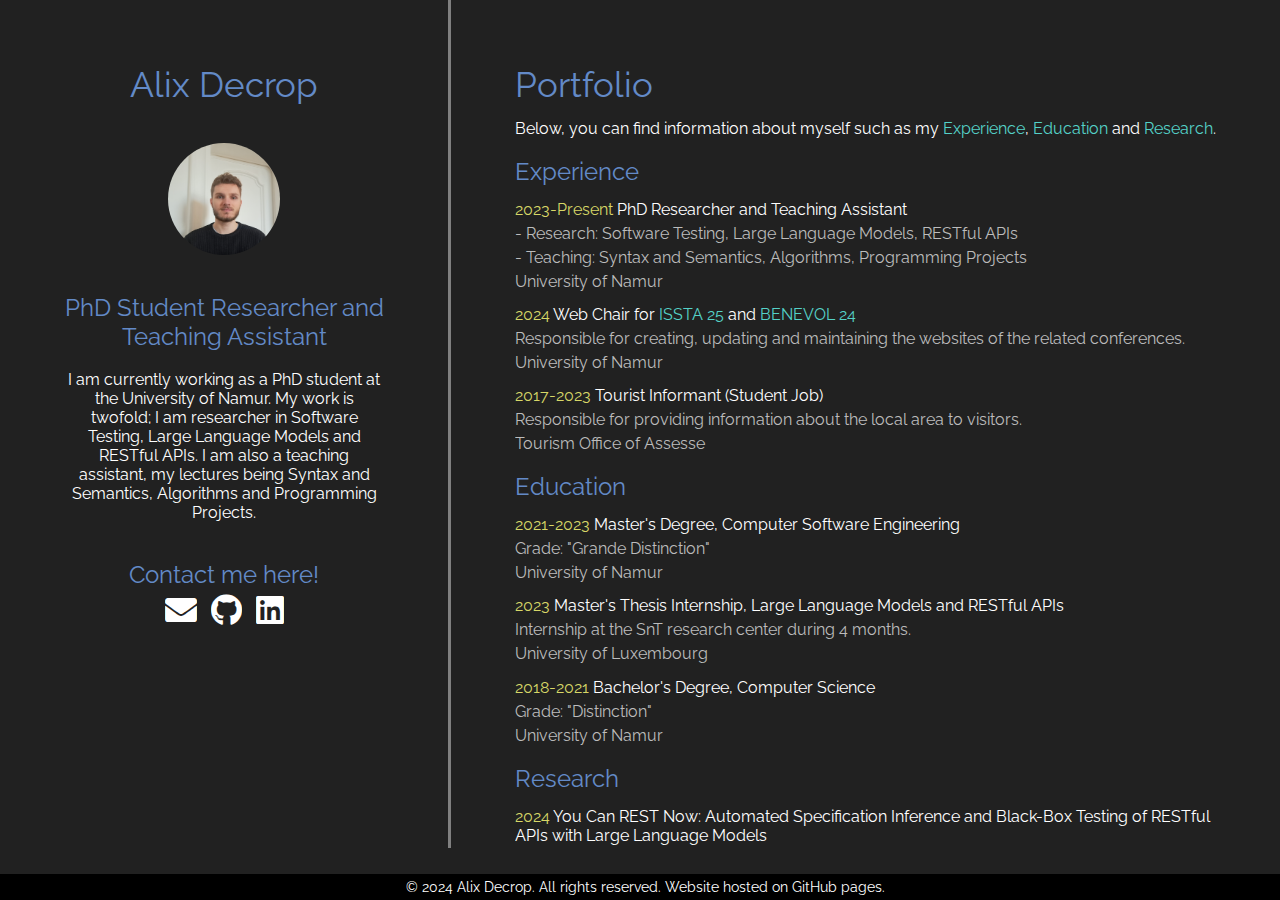
==== index.html @ c1c6a184 "fix" ====
<!DOCTYPE html>
<html>
<head>
    <link rel="preconnect" href="https://fonts.googleapis.com">
    <link rel="preconnect" href="https://fonts.gstatic.com" crossorigin>
    <link href="https://fonts.googleapis.com/css2?family=Raleway:ital,wght@0,100..900;1,100..900&display=swap" rel="stylesheet">
    <link rel="stylesheet" href="https://cdnjs.cloudflare.com/ajax/libs/font-awesome/5.15.4/css/all.min.css">
    <link rel="stylesheet" href="css/styles.css">
    <title>Alix Decrop - Personal Website</title>
</head>
<body>
    <div class="container">
        <div class="div-left">
            <h1 class="title-main title-color">Alix Decrop</h1>
            <br><br>
            <img class="img-profile" src="img/profilepic.jpg" alt="Avatar">
            <br><br>
            <h2 class="title-color">PhD Student Researcher and Teaching Assistant</h2>
            <br>
            <p>I am currently working as a PhD student at the University of Namur. My work is twofold; I am researcher in Software Testing, Large Language Models and RESTful APIs. I am also a teaching assistant, my lectures being Syntax and Semantics, Algorithms and Programming Projects.</p>
            <br><br>
            <h2 class="title-color">Contact me here!</h2>
            <a class="a-icon" href="mailto:alix.decrop@unamur.be" target="_blank">
                <i class="fas fa-envelope fa-2x"></i>
            </a>
            <a class="a-icon" href="https://github.com/alixdecr" target="_blank">
                <i class="fab fa-github fa-2x"></i>
            </a>
            <a class="a-icon" href="https://www.linkedin.com/in/alix-decrop" target="_blank">
                <i class="fab fa-linkedin fa-2x"></i>
            </a>
        </div>
        <div class="div-right">
            <h1 class="title-main title-color">Portfolio</h1>
            <p class="p-section">Below, you can find information about myself such as my <a class="a-link" href="#h2-experience">Experience</a>, <a class="a-link" href="#h2-education">Education</a> and <a class="a-link" href="#h2-research">Research</a>.</p>
            <br>
            <h2 id="h2-experience" class="title-color">Experience</h2>
            <p class="p-section"><span class="span-date">2023-Present</span> PhD Researcher and Teaching Assistant</p>
            <p class="p-subsection">- Research: Software Testing, Large Language Models, RESTful APIs</p>
            <p class="p-subsection">- Teaching: Syntax and Semantics, Algorithms, Programming Projects</p>
            <p class="p-subsection">University of Namur</p>
            <p class="p-section"><span class="span-date">2024</span> Web Chair for <a class="a-link" href="https://conf.researchr.org/home/issta-2025" target="_blank">ISSTA 25</a> and <a class="a-link" href="https://benevol2024.github.io" target="_blank">BENEVOL 24</a></p>
            <p class="p-subsection">Responsible for creating, updating and maintaining the websites of the related conferences.</p>
            <p class="p-subsection">University of Namur</p>
            <p class="p-section"><span class="span-date">2017-2023</span> Tourist Informant (Student Job)</p>
            <p class="p-subsection">Responsible for providing information about the local area to visitors.</p>
            <p class="p-subsection">Tourism Office of Assesse</p>
            <br>
            <h2 id="h2-education" class="title-color">Education</h2>
            <p class="p-section"><span class="span-date">2021-2023</span> Master's Degree, Computer Software Engineering</p>
            <p class="p-subsection">Grade: "Grande Distinction"</p>
            <p class="p-subsection">University of Namur</p>
            <p class="p-section"><span class="span-date">2023</span> Master's Thesis Internship, Large Language Models and RESTful APIs</p>
            <p class="p-subsection">Internship at the SnT research center during 4 months.</p>
            <p class="p-subsection">University of Luxembourg</p>
            <p class="p-section"><span class="span-date">2018-2021</span> Bachelor's Degree, Computer Science</p>
            <p class="p-subsection">Grade: "Distinction"</p>
            <p class="p-subsection">University of Namur</p>
            <br>
            <h2 id="h2-research" class="title-color">Research</h2>
            <p class="p-section"><span class="span-date">2024</span> You Can REST Now: Automated Specification Inference and Black-Box Testing of RESTful APIs with Large Language Models</p>
            <p class="p-subsection">Alix Decrop, Gilles Perrouin, Mike Papadakis, Xavier Devroey, Pierre-Yves Schobbens</p>
            <p class="p-subsection">Research Paper - <a class="a-link" href="https://arxiv.org/abs/2402.05102">Link</a></p>
            <p class="p-section"><span class="span-date">2023</span> Leveraging Large Language Models to Automatically Infer RESTful API Specifications</p>
            <p class="p-subsection">Alix Decrop, Xavier Devroey (Promotor), Gilles Perrouin (Co-Promotor)</p>
            <p class="p-subsection">Master's Thesis - <a class="a-link" href="https://pure.unamur.be/ws/portalfiles/portal/83487446">Link</a></p>
        </div>
    </div>
    <div class="bar-bottom">
        &copy; 2024 Alix Decrop. All rights reserved. Website hosted on GitHub pages.
    </div>
</body>
</html>
---- css/styles.css ----
* {
    /* Font*/
    font-family: "Raleway", sans-serif;
    font-optical-sizing: auto;
    font-weight: 400;
    font-style: normal;
    /* Other */
    color: white;
    background-color: rgb(33, 33, 33);
    margin: 0;
    padding: 0;
    overflow: hidden;
}

.container {
    
}

.div-left {
    text-align: center;
    position: fixed;
    width: 25%;
    max-width: 25%;
    height: 80%;
    max-height: 80%;
    padding: 5%;
}

.div-right {
    position: fixed;
    left: 35%;
    width: 55%;
    max-width: 55%;
    height: 80%;
    max-height: 80%;
    padding: 5%;
    overflow-y: scroll;
    border-left: 3px solid gray;
}

.bar-bottom {
    position: fixed;
    bottom: 0;
    width: 100%;
    background-color: black;
    text-align: center;
    padding: 5px;
    font-size: 14px;
}

.title-main {
    font-size: 35px;
}

.title-color {
    color: rgb(99, 138, 199);
}

.img-profile {
    border-radius: 50%;
    width: 35%;
    margin-left: auto;
    margin-right: auto;
    display: block;
}

.p-section {
    margin-top: 2%;
}

.p-subsection {
    margin-top: 5px;
    color: rgb(188, 188, 188);
}

.span-date {
    color: rgb(215, 215, 103);
}

.a-link {
    color: rgb(85, 210, 200);
    text-decoration: none;
    transition-duration: 0.5s;
}

.a-link:hover {
    color: gray;
}

.a-icon {
    display: inline-block;
    margin: 5px;
}
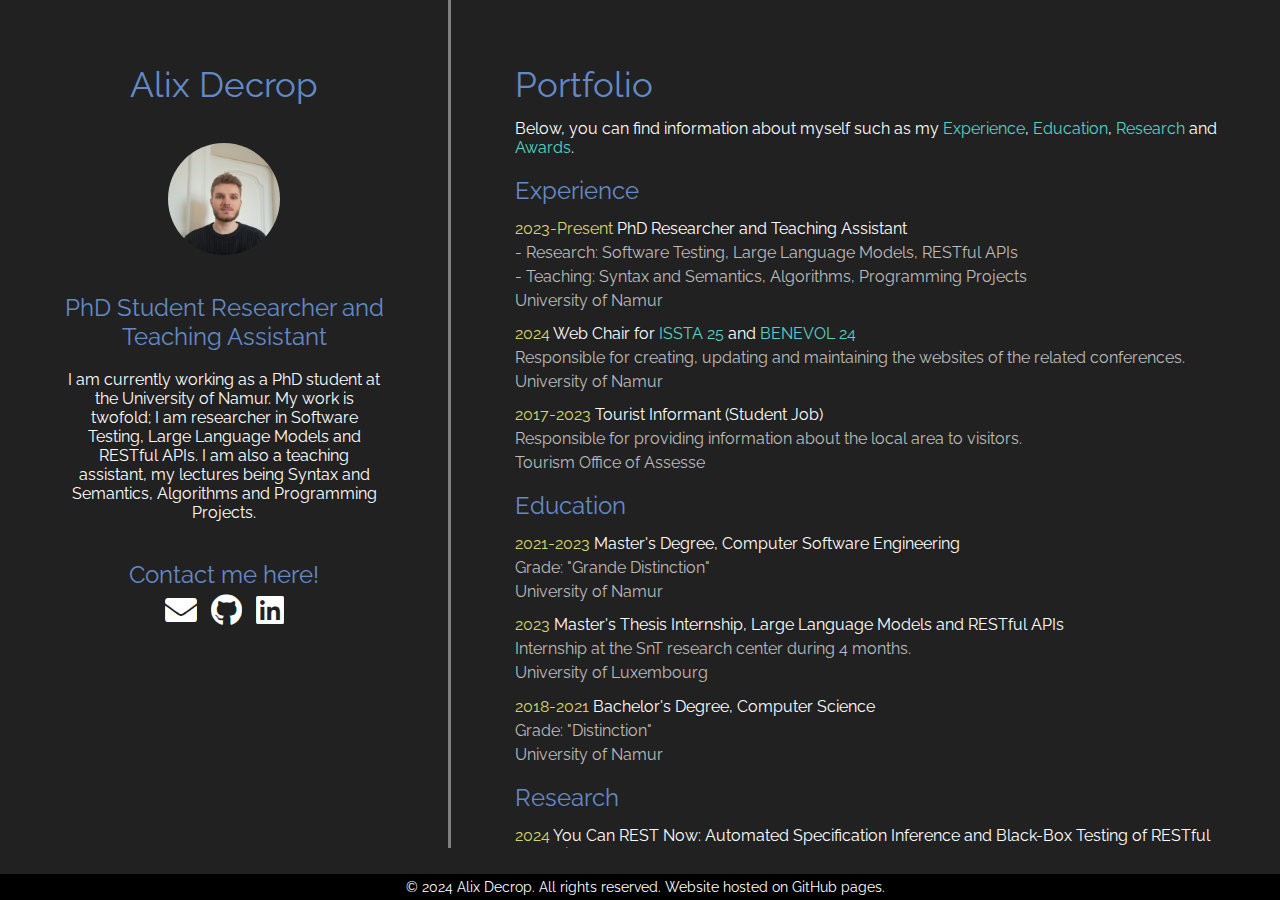
==== commit b309e8a7: "added award" ====
--- a/index.html
+++ b/index.html
@@ -32,7 +32,7 @@
         </div>
         <div class="div-right">
             <h1 class="title-main title-color">Portfolio</h1>
-            <p class="p-section">Below, you can find information about myself such as my <a class="a-link" href="#h2-experience">Experience</a>, <a class="a-link" href="#h2-education">Education</a> and <a class="a-link" href="#h2-research">Research</a>.</p>
+            <p class="p-section">Below, you can find information about myself such as my <a class="a-link" href="#h2-experience">Experience</a>, <a class="a-link" href="#h2-education">Education</a>, <a class="a-link" href="#h2-research">Research</a> and <a class="a-link" href="#h2-awards">Awards</a>.</p>
             <br>
             <h2 id="h2-experience" class="title-color">Experience</h2>
             <p class="p-section"><span class="span-date">2023-Present</span> PhD Researcher and Teaching Assistant</p>
@@ -64,6 +64,10 @@
             <p class="p-section"><span class="span-date">2023</span> Leveraging Large Language Models to Automatically Infer RESTful API Specifications</p>
             <p class="p-subsection">Alix Decrop, Xavier Devroey (Promotor), Gilles Perrouin (Co-Promotor)</p>
             <p class="p-subsection">Master's Thesis - <a class="a-link" href="https://pure.unamur.be/ws/portalfiles/portal/83487446">Link</a></p>
+            <br>
+            <h2 id="h2-awards" class="title-color">Awards</h2>
+            <p class="p-section"><span class="span-date">2024</span> Best Master's Thesis Prize (General Impact)</p>
+            <p class="p-subsection">University of Namur</p>
         </div>
     </div>
     <div class="bar-bottom">
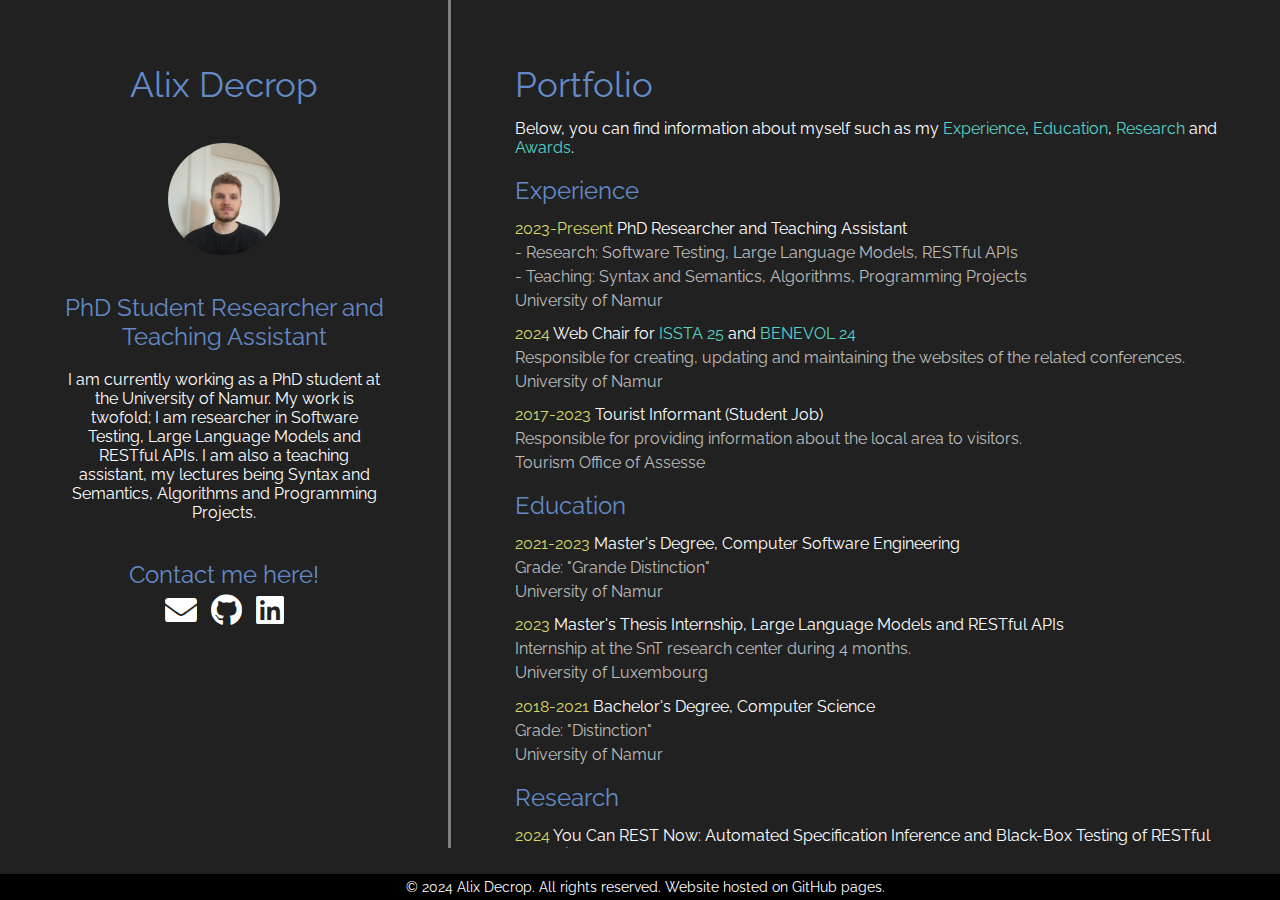
==== commit 0eaea4c2: "award 2" ====
--- a/index.html
+++ b/index.html
@@ -66,7 +66,7 @@
             <p class="p-subsection">Master's Thesis - <a class="a-link" href="https://pure.unamur.be/ws/portalfiles/portal/83487446">Link</a></p>
             <br>
             <h2 id="h2-awards" class="title-color">Awards</h2>
-            <p class="p-section"><span class="span-date">2024</span> Best Master's Thesis Prize (General Impact)</p>
+            <p class="p-section"><span class="span-date">2024</span> Prize for the Best Master's Thesis in Computer Science, General Impact</p>
             <p class="p-subsection">University of Namur</p>
         </div>
     </div>
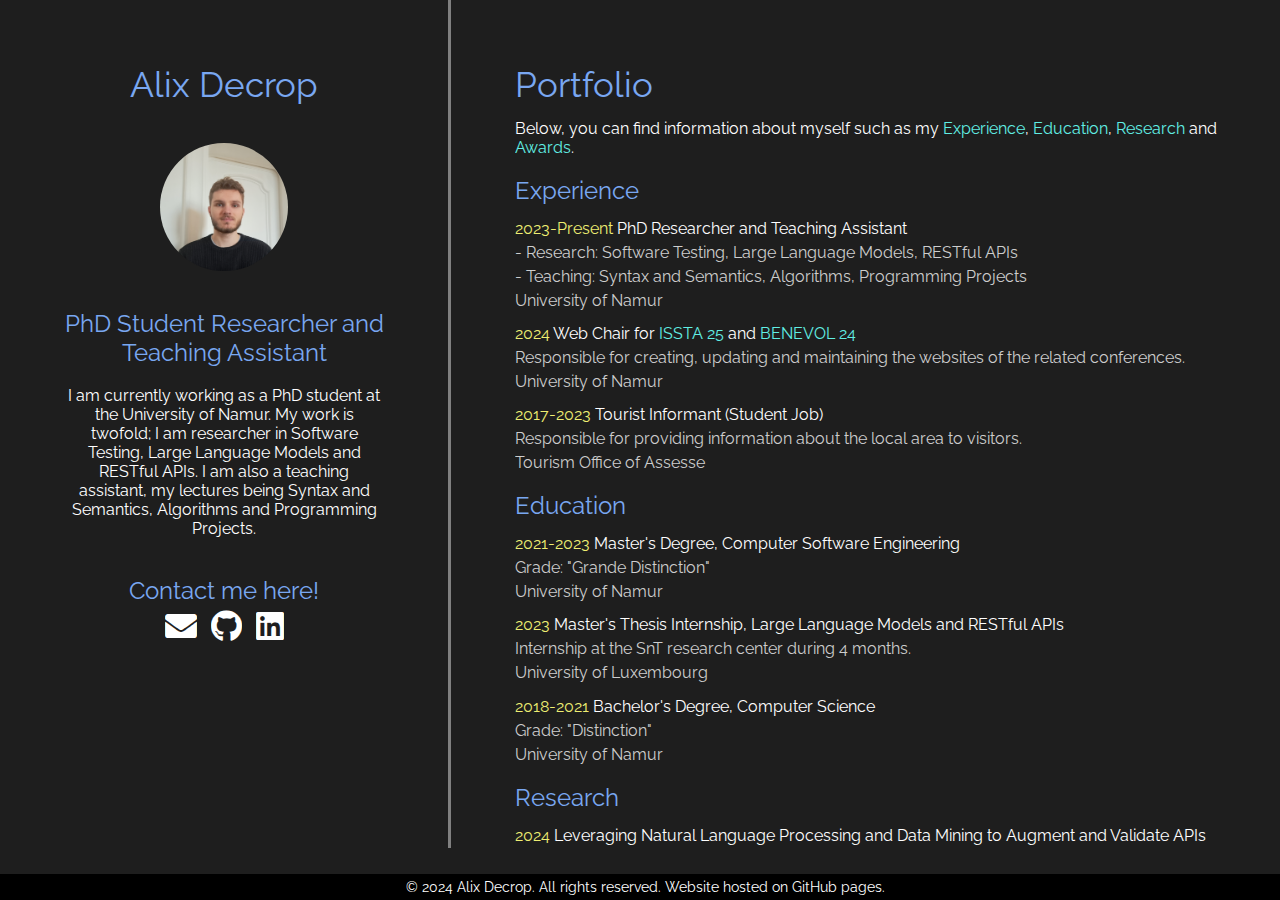
==== commit b72dabb1: "added research" ====
--- a/index.html
+++ b/index.html
@@ -58,12 +58,15 @@
             <p class="p-subsection">University of Namur</p>
             <br>
             <h2 id="h2-research" class="title-color">Research</h2>
+            <p class="p-section"><span class="span-date">2024</span> Leveraging Natural Language Processing and Data Mining to Augment and Validate APIs</p>
+            <p class="p-subsection">Alix Decrop</p>
+            <p class="p-subsection">Doctoral Symposium Paper, ISSTA 24 - <a class="a-link" href="https://2024.issta.org/track/issta-ecoop-2024-doctoral-symposium#event-overview">Link</a></p>
             <p class="p-section"><span class="span-date">2024</span> You Can REST Now: Automated Specification Inference and Black-Box Testing of RESTful APIs with Large Language Models</p>
             <p class="p-subsection">Alix Decrop, Gilles Perrouin, Mike Papadakis, Xavier Devroey, Pierre-Yves Schobbens</p>
-            <p class="p-subsection">Research Paper - <a class="a-link" href="https://arxiv.org/abs/2402.05102">Link</a></p>
+            <p class="p-subsection">Research Paper, arXiv - <a class="a-link" href="https://arxiv.org/abs/2402.05102">Link</a></p>
             <p class="p-section"><span class="span-date">2023</span> Leveraging Large Language Models to Automatically Infer RESTful API Specifications</p>
             <p class="p-subsection">Alix Decrop, Xavier Devroey (Promotor), Gilles Perrouin (Co-Promotor)</p>
-            <p class="p-subsection">Master's Thesis - <a class="a-link" href="https://pure.unamur.be/ws/portalfiles/portal/83487446">Link</a></p>
+            <p class="p-subsection">Master's Thesis, University of Namur - <a class="a-link" href="https://pure.unamur.be/ws/portalfiles/portal/83487446">Link</a></p>
             <br>
             <h2 id="h2-awards" class="title-color">Awards</h2>
             <p class="p-section"><span class="span-date">2024</span> Prize for the Best Master's Thesis in Computer Science, General Impact</p>
--- a/css/styles.css
+++ b/css/styles.css
@@ -6,7 +6,7 @@
     font-style: normal;
     /* Other */
     color: white;
-    background-color: rgb(33, 33, 33);
+    background-color: rgb(30, 30, 30);
     margin: 0;
     padding: 0;
     overflow: hidden;
@@ -53,12 +53,12 @@
 }
 
 .title-color {
-    color: rgb(99, 138, 199);
+    color: rgb(121, 167, 241);
 }
 
 .img-profile {
     border-radius: 50%;
-    width: 35%;
+    width: 40%;
     margin-left: auto;
     margin-right: auto;
     display: block;
@@ -70,15 +70,15 @@
 
 .p-subsection {
     margin-top: 5px;
-    color: rgb(188, 188, 188);
+    color: rgb(205, 205, 205);
 }
 
 .span-date {
-    color: rgb(215, 215, 103);
+    color: rgb(238, 238, 114);
 }
 
 .a-link {
-    color: rgb(85, 210, 200);
+    color: rgb(97, 239, 228);
     text-decoration: none;
     transition-duration: 0.5s;
 }
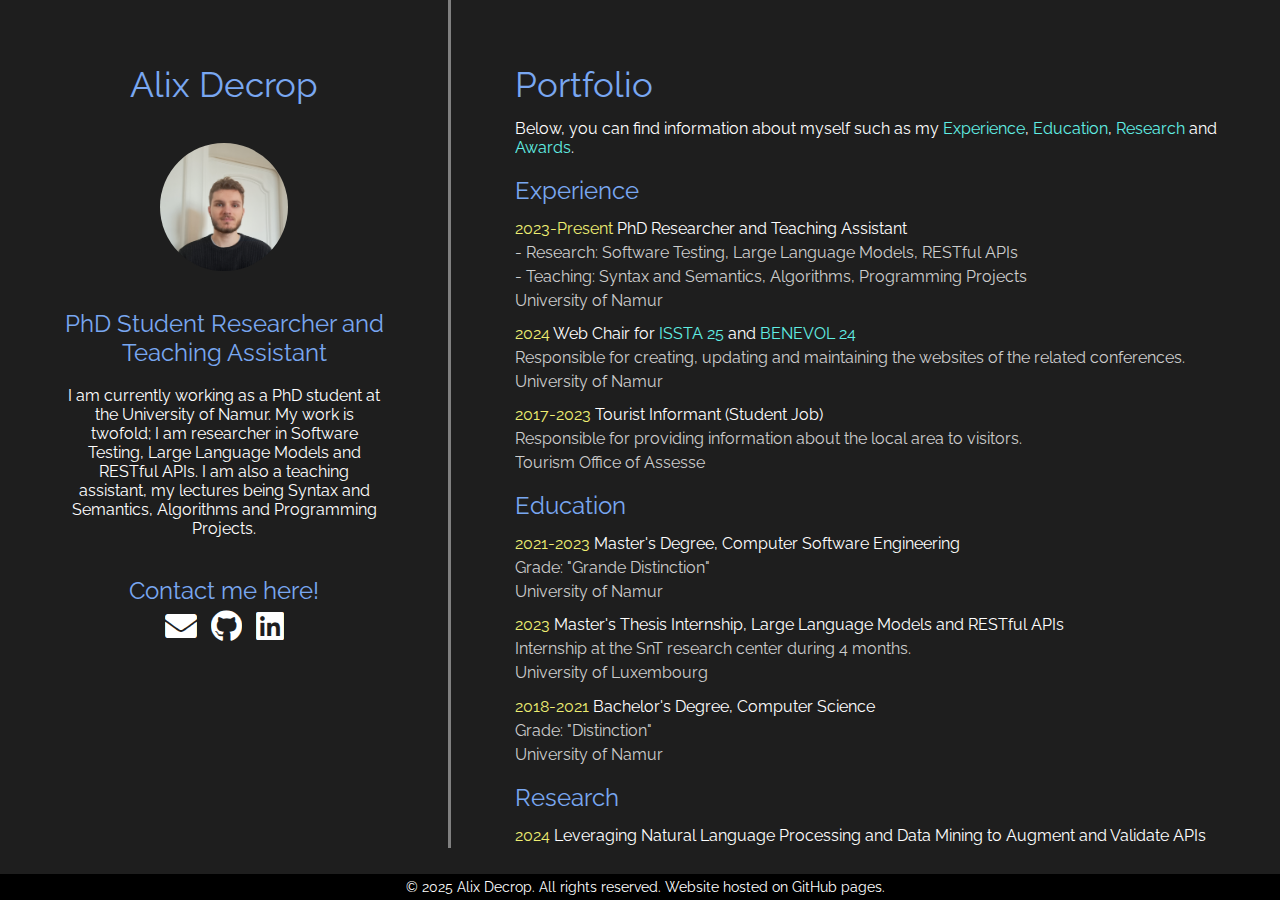
==== commit 8809c2ad: "updated year" ====
--- a/index.html
+++ b/index.html
@@ -60,7 +60,7 @@
             <h2 id="h2-research" class="title-color">Research</h2>
             <p class="p-section"><span class="span-date">2024</span> Leveraging Natural Language Processing and Data Mining to Augment and Validate APIs</p>
             <p class="p-subsection">Alix Decrop</p>
-            <p class="p-subsection">Doctoral Symposium Paper, ISSTA 24 - <a class="a-link" href="https://2024.issta.org/track/issta-ecoop-2024-doctoral-symposium#event-overview">Link</a></p>
+            <p class="p-subsection">Doctoral Symposium Paper, ISSTA 24 - <a class="a-link" href="https://dl.acm.org/doi/abs/10.1145/3650212.3685554">Link</a></p>
             <p class="p-section"><span class="span-date">2024</span> You Can REST Now: Automated Specification Inference and Black-Box Testing of RESTful APIs with Large Language Models</p>
             <p class="p-subsection">Alix Decrop, Gilles Perrouin, Mike Papadakis, Xavier Devroey, Pierre-Yves Schobbens</p>
             <p class="p-subsection">Research Paper, arXiv - <a class="a-link" href="https://arxiv.org/abs/2402.05102">Link</a></p>
@@ -74,7 +74,7 @@
         </div>
     </div>
     <div class="bar-bottom">
-        &copy; 2024 Alix Decrop. All rights reserved. Website hosted on GitHub pages.
+        &copy; 2025 Alix Decrop. All rights reserved. Website hosted on GitHub pages.
     </div>
 </body>
 </html>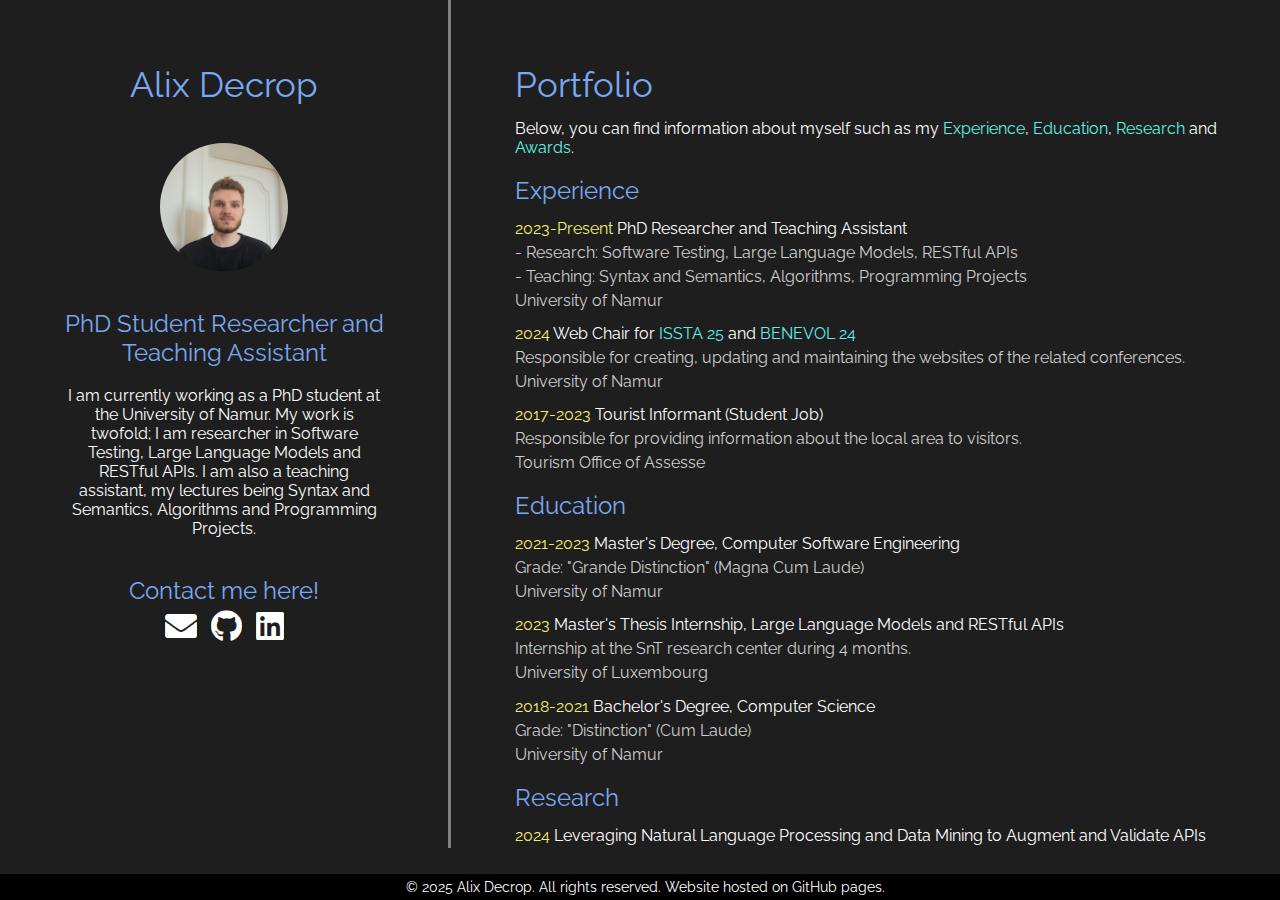
==== commit 24ef81dd: "updated uni" ====
--- a/index.html
+++ b/index.html
@@ -48,13 +48,13 @@
             <br>
             <h2 id="h2-education" class="title-color">Education</h2>
             <p class="p-section"><span class="span-date">2021-2023</span> Master's Degree, Computer Software Engineering</p>
-            <p class="p-subsection">Grade: "Grande Distinction"</p>
+            <p class="p-subsection">Grade: "Grande Distinction" (Magna Cum Laude)</p>
             <p class="p-subsection">University of Namur</p>
             <p class="p-section"><span class="span-date">2023</span> Master's Thesis Internship, Large Language Models and RESTful APIs</p>
             <p class="p-subsection">Internship at the SnT research center during 4 months.</p>
             <p class="p-subsection">University of Luxembourg</p>
             <p class="p-section"><span class="span-date">2018-2021</span> Bachelor's Degree, Computer Science</p>
-            <p class="p-subsection">Grade: "Distinction"</p>
+            <p class="p-subsection">Grade: "Distinction" (Cum Laude)</p>
             <p class="p-subsection">University of Namur</p>
             <br>
             <h2 id="h2-research" class="title-color">Research</h2>
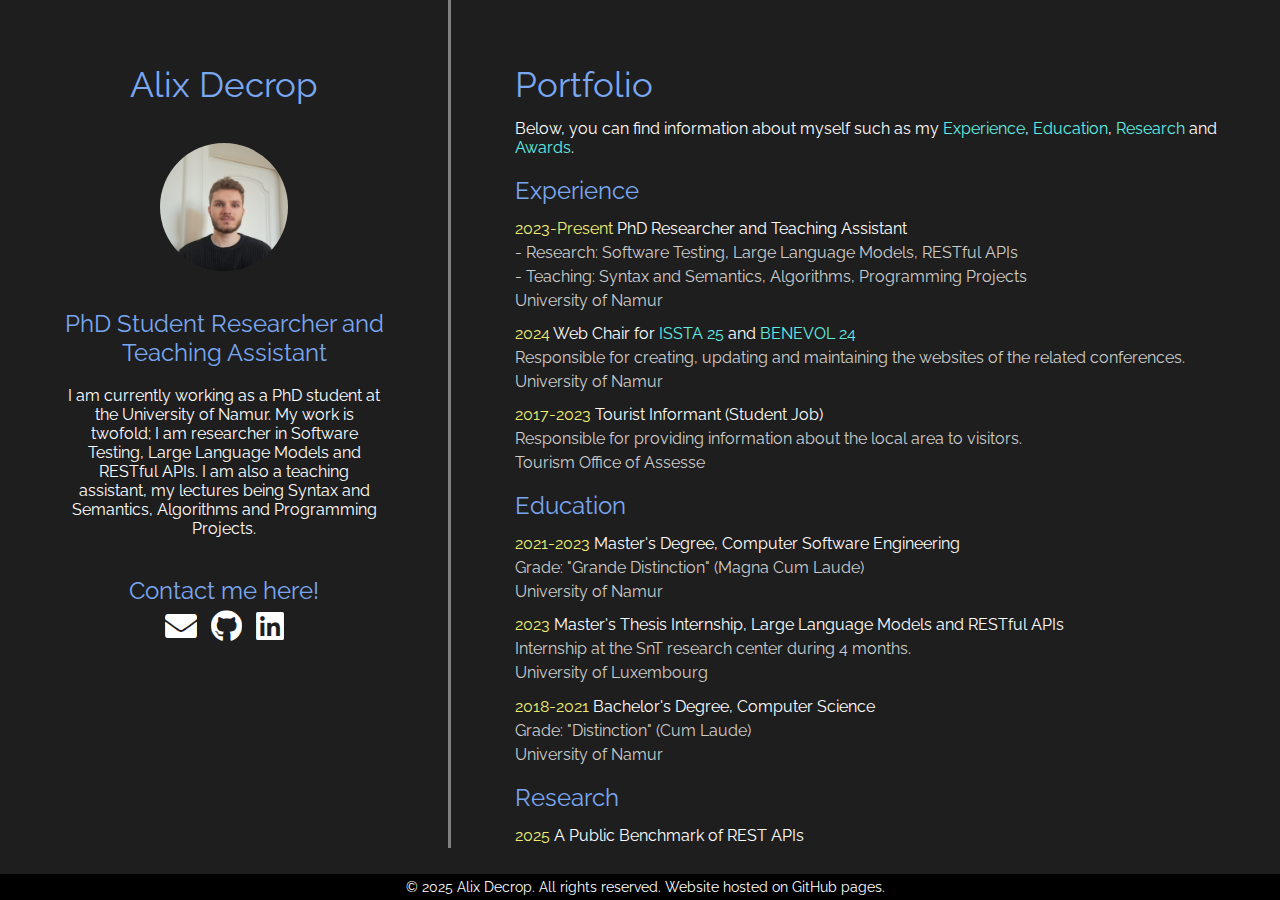
==== commit eecfc3cc: "added new paper" ====
--- a/index.html
+++ b/index.html
@@ -56,20 +56,33 @@
             <p class="p-section"><span class="span-date">2018-2021</span> Bachelor's Degree, Computer Science</p>
             <p class="p-subsection">Grade: "Distinction" (Cum Laude)</p>
             <p class="p-subsection">University of Namur</p>
+
             <br>
+
             <h2 id="h2-research" class="title-color">Research</h2>
+
+            <p class="p-section"><span class="span-date">2025</span> A Public Benchmark of REST APIs</p>
+            <p class="p-subsection">Alix Decrop, Sara Eraso, Xavier Devroey, Gilles Perrouin</p>
+            <p class="p-subsection">Technical Research Paper, MSR 25 - <a class="a-link" href="">Link</a></p>
+
             <p class="p-section"><span class="span-date">2024</span> Leveraging Natural Language Processing and Data Mining to Augment and Validate APIs</p>
             <p class="p-subsection">Alix Decrop</p>
             <p class="p-subsection">Doctoral Symposium Paper, ISSTA 24 - <a class="a-link" href="https://dl.acm.org/doi/abs/10.1145/3650212.3685554">Link</a></p>
+
             <p class="p-section"><span class="span-date">2024</span> You Can REST Now: Automated Specification Inference and Black-Box Testing of RESTful APIs with Large Language Models</p>
             <p class="p-subsection">Alix Decrop, Gilles Perrouin, Mike Papadakis, Xavier Devroey, Pierre-Yves Schobbens</p>
             <p class="p-subsection">Research Paper, arXiv - <a class="a-link" href="https://arxiv.org/abs/2402.05102">Link</a></p>
+
             <p class="p-section"><span class="span-date">2023</span> Leveraging Large Language Models to Automatically Infer RESTful API Specifications</p>
             <p class="p-subsection">Alix Decrop, Xavier Devroey (Promotor), Gilles Perrouin (Co-Promotor)</p>
             <p class="p-subsection">Master's Thesis, University of Namur - <a class="a-link" href="https://pure.unamur.be/ws/portalfiles/portal/83487446">Link</a></p>
+
             <br>
+
             <h2 id="h2-awards" class="title-color">Awards</h2>
+
             <p class="p-section"><span class="span-date">2024</span> Prize for the Best Master's Thesis in Computer Science, General Impact</p>
+
             <p class="p-subsection">University of Namur</p>
         </div>
     </div>
